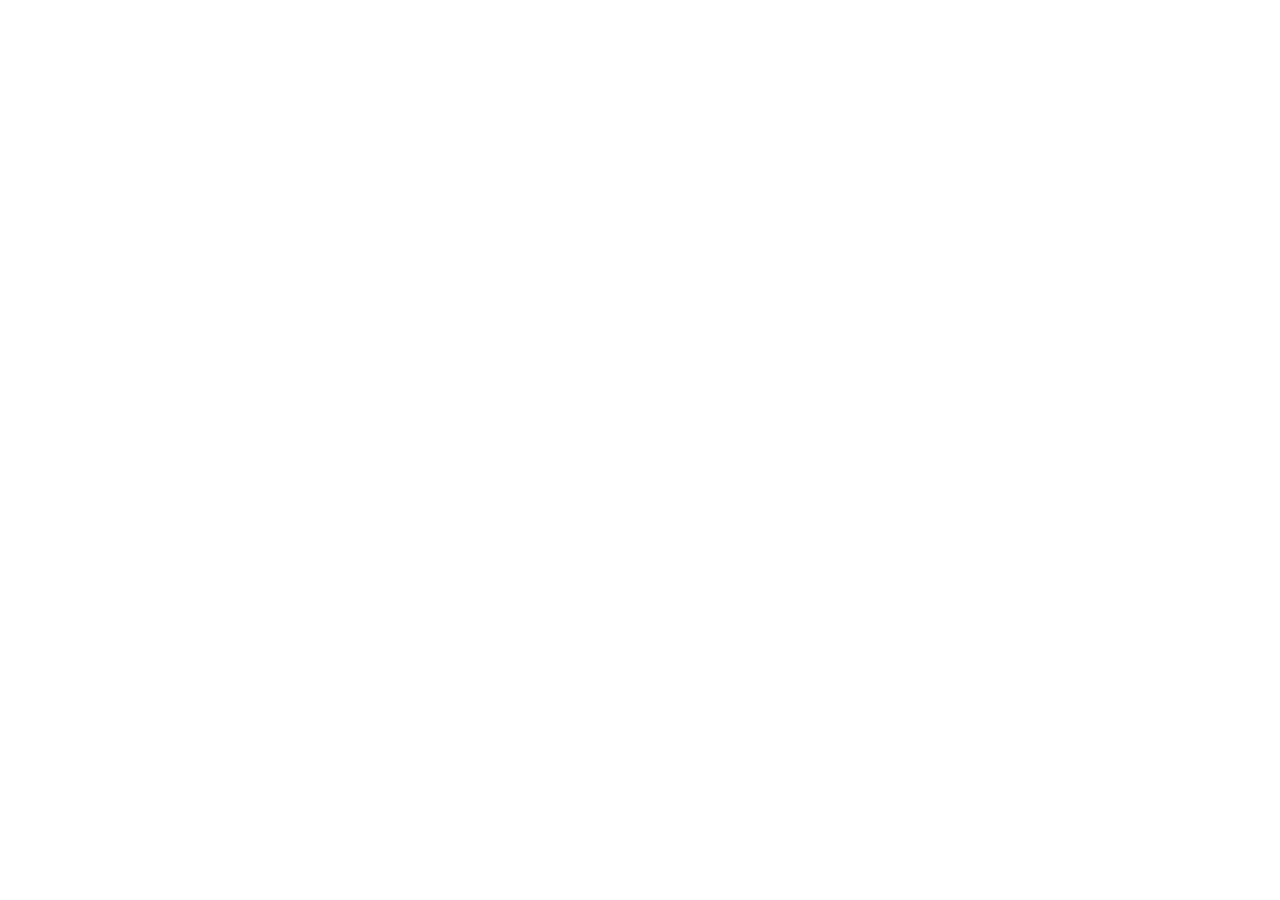
==== index.html @ 1ac75ed5 "boilerplate html" ====
<!DOCTYPE html>
<html lang="en">
<head>
    <meta charset="UTF-8">
    <meta http-equiv="X-UA-Compatible" content="IE=edge">
    <meta name="viewport" content="width=device-width, initial-scale=1.0">
    <title>Genshin Character Pages</title>
</head>
<body>
    
    <section class="characters-liyue">
        <div class="card">
            
        </div>
    </section>
</body>
</html>
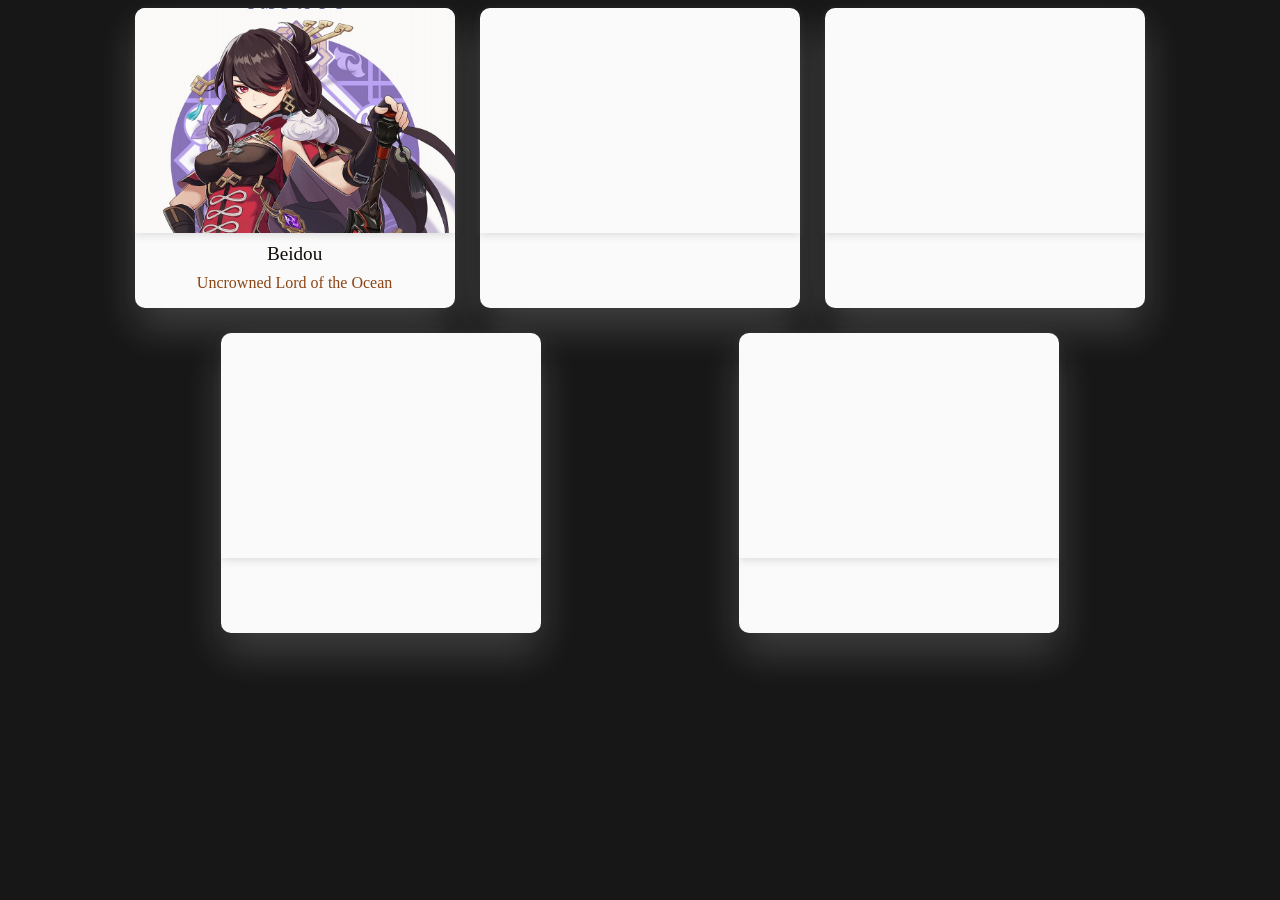
==== commit 48672c0e: "character card" ====
--- a/index.html
+++ b/index.html
@@ -5,12 +5,58 @@
     <meta http-equiv="X-UA-Compatible" content="IE=edge">
     <meta name="viewport" content="width=device-width, initial-scale=1.0">
     <title>Genshin Character Pages</title>
+
+    <link rel="stylesheet" href="style.css">
 </head>
 <body>
     
     <section class="characters-liyue">
         <div class="card">
-            
+            <div class="container-img">
+                <img src="assets/images/Character_Beidou_Card.jpg" alt="Beidou Character card">
+            </div>
+            <div class="container-info">
+                <h2 class="character-title">Beidou</h2>
+                <h3 class="character-sub-title">Uncrowned Lord of the Ocean</h3>                
+            </div>
+        </div>
+
+        <div class="card">
+            <div class="container-img">
+                
+            </div>
+            <div class="container-info">
+                <h2 class="character-title"></h2>
+                <h3 class="character-sub-title"></h3>                
+            </div>
+        </div>
+
+        <div class="card">
+            <div class="container-img">
+                
+            </div>
+            <div class="container-info">
+                <h2 class="character-title"></h2>
+                <h3 class="character-sub-title"></h3>                
+            </div>
+        </div>
+        <div class="card">
+            <div class="container-img">
+                
+            </div>
+            <div class="container-info">
+                <h2 class="character-title"></h2>
+                <h3 class="character-sub-title"></h3>                
+            </div>
+        </div>
+        <div class="card">
+            <div class="container-img">
+                
+            </div>
+            <div class="container-info">
+                <h2 class="character-title"></h2>
+                <h3 class="character-sub-title"></h3>                
+            </div>
         </div>
     </section>
 </body>
--- a/style.css
+++ b/style.css
@@ -0,0 +1,59 @@
+@font-face{
+    font-family: genshin;
+    src: url(./zh-cn.ttf);
+}
+
+body{
+    background: #171717;
+}
+h2, h3{
+    font-family: genshin;
+}
+h2{
+    font-size: 1.2em;
+    font-weight: 400;
+    text-align: center;
+    margin: .5em;
+    color: rgb(16,12,8);
+}
+h3{
+    font-size: 1em;
+    font-weight: 400;
+    text-align: center;
+    margin: 0;
+    color: 	rgb(139,69,19);
+}
+.characters-liyue{
+
+    display: flex; 
+    justify-content: space-around;
+    flex-wrap: wrap;
+    gap: 25px;
+
+    width: 80%;
+    margin: 0 auto;
+}
+
+.card{
+    background: #FAFAFA;
+    border-radius: 10px;
+
+    width: 320px;
+    height: 300px;
+    box-shadow: rgba(255, 255, 255, 0.2) 0px 19px 38px, rgba(0, 0, 0, 0.22) 0px 15px 12px;
+}
+
+.container-img{
+    width: 100%;
+    height: 75%;
+    border-top-left-radius: 10px;
+    border-top-right-radius: 10px;
+    box-shadow: rgba(99, 99, 99, 0.2) 0px 2px 8px 0px;
+    overflow: hidden;
+}
+
+.container-img img{
+    max-width: 100%;
+    height: auto;
+    display: block;
+}
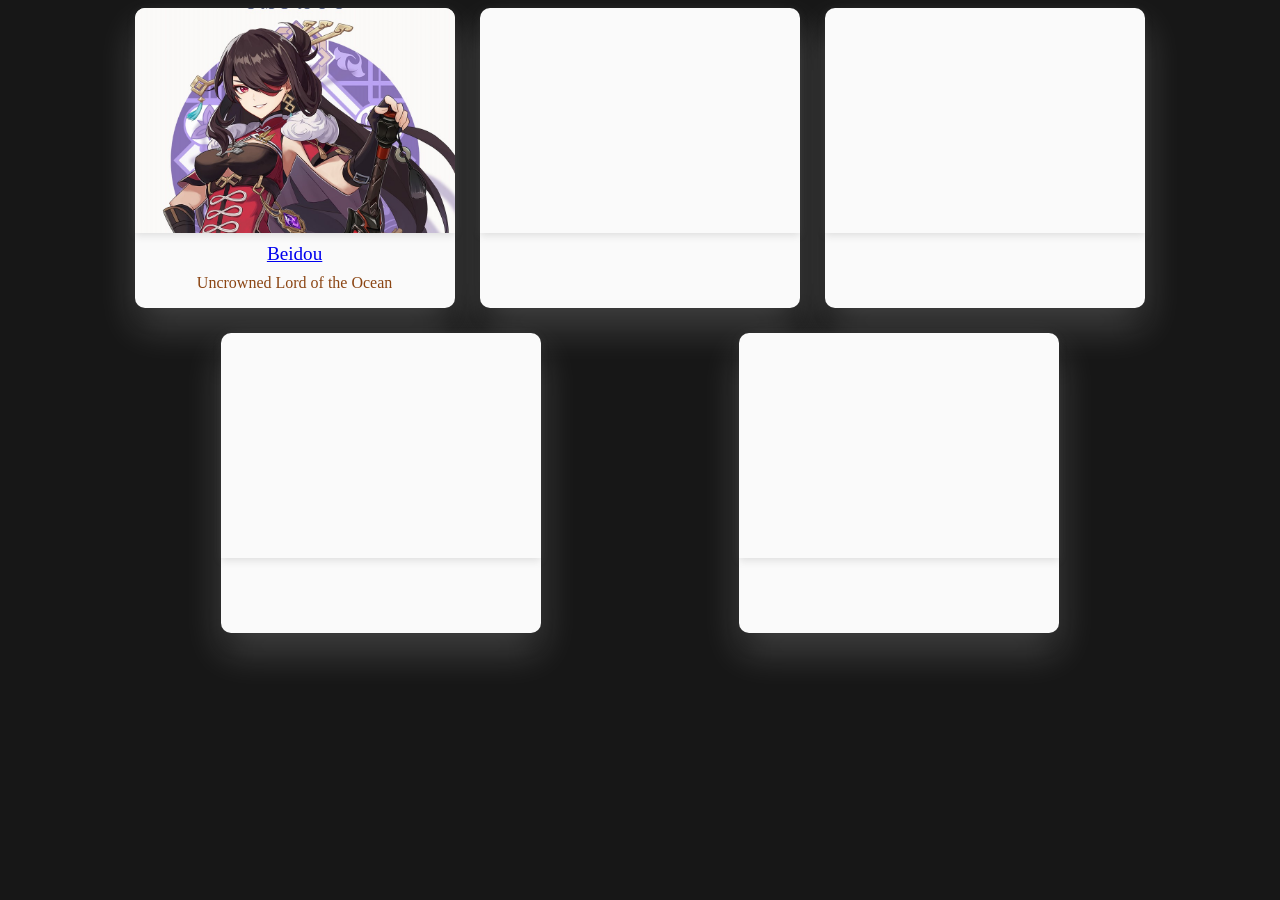
==== commit d34a3e43: "import data and such" ====
--- a/index.html
+++ b/index.html
@@ -16,7 +16,7 @@
                 <img src="assets/images/Character_Beidou_Card.jpg" alt="Beidou Character card">
             </div>
             <div class="container-info">
-                <h2 class="character-title">Beidou</h2>
+                <h2 class="character-title"><a href="./Liyue/Beidou/beidou.html">Beidou</a></h2>
                 <h3 class="character-sub-title">Uncrowned Lord of the Ocean</h3>                
             </div>
         </div>
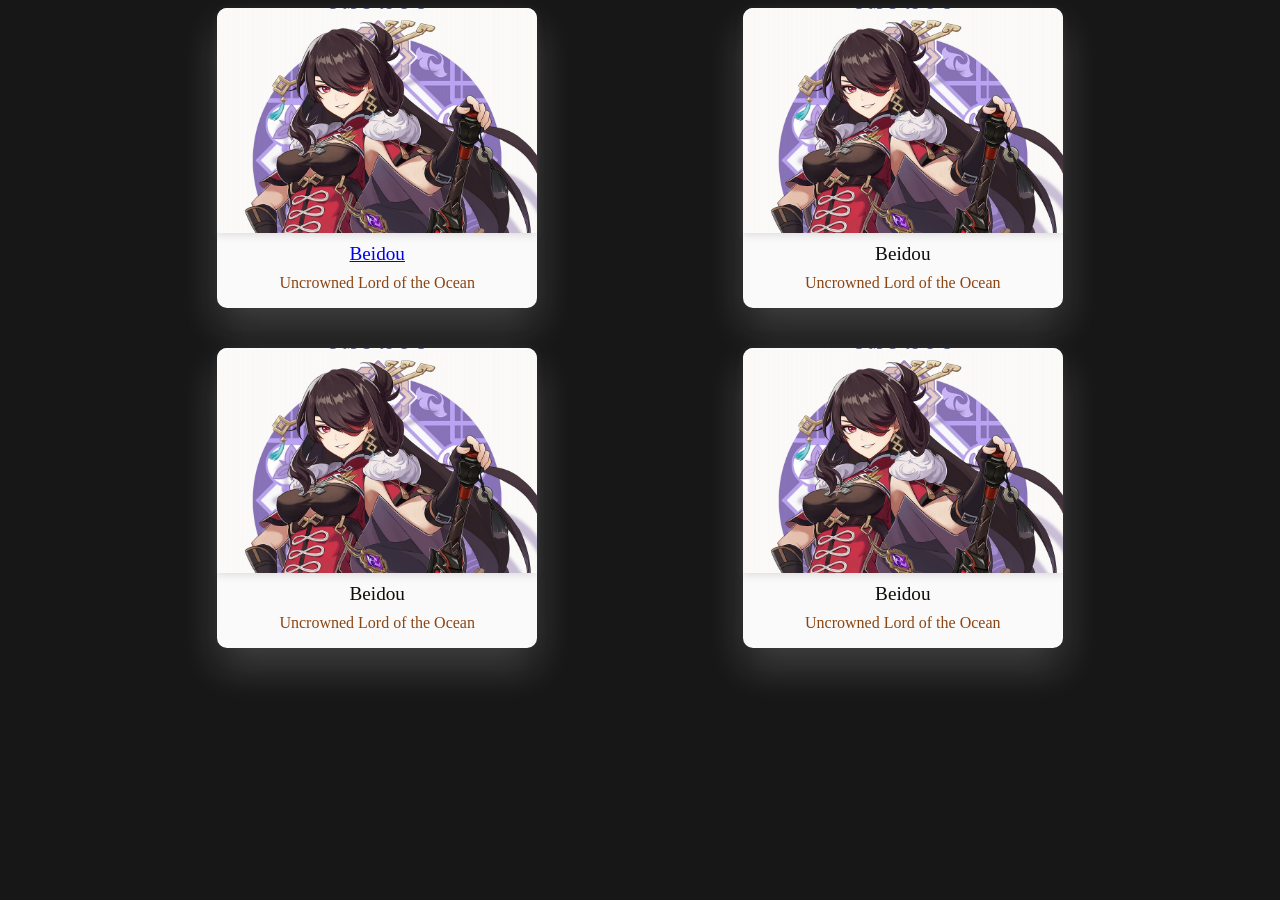
==== commit 65bdde58: "beidou" ====
--- a/index.html
+++ b/index.html
@@ -23,39 +23,29 @@
 
         <div class="card">
             <div class="container-img">
-                
+                <img src="assets/images/Character_Beidou_Card.jpg" alt="Beidou Character card">
             </div>
             <div class="container-info">
-                <h2 class="character-title"></h2>
-                <h3 class="character-sub-title"></h3>                
-            </div>
-        </div>
-
-        <div class="card">
-            <div class="container-img">
-                
-            </div>
-            <div class="container-info">
-                <h2 class="character-title"></h2>
-                <h3 class="character-sub-title"></h3>                
+                <h2 class="character-title">Beidou</h2>
+                <h3 class="character-sub-title">Uncrowned Lord of the Ocean</h3>                
             </div>
         </div>
         <div class="card">
             <div class="container-img">
-                
+                <img src="assets/images/Character_Beidou_Card.jpg" alt="Beidou Character card">
             </div>
             <div class="container-info">
-                <h2 class="character-title"></h2>
-                <h3 class="character-sub-title"></h3>                
+                <h2 class="character-title">Beidou</h2>
+                <h3 class="character-sub-title">Uncrowned Lord of the Ocean</h3>                
             </div>
         </div>
         <div class="card">
             <div class="container-img">
-                
+                <img src="assets/images/Character_Beidou_Card.jpg" alt="Beidou Character card">
             </div>
             <div class="container-info">
-                <h2 class="character-title"></h2>
-                <h3 class="character-sub-title"></h3>                
+                <h2 class="character-title">Beidou</h2>
+                <h3 class="character-sub-title">Uncrowned Lord of the Ocean</h3>                
             </div>
         </div>
     </section>
--- a/style.css
+++ b/style.css
@@ -28,7 +28,7 @@
     display: flex; 
     justify-content: space-around;
     flex-wrap: wrap;
-    gap: 25px;
+    gap: 40px;
 
     width: 80%;
     margin: 0 auto;
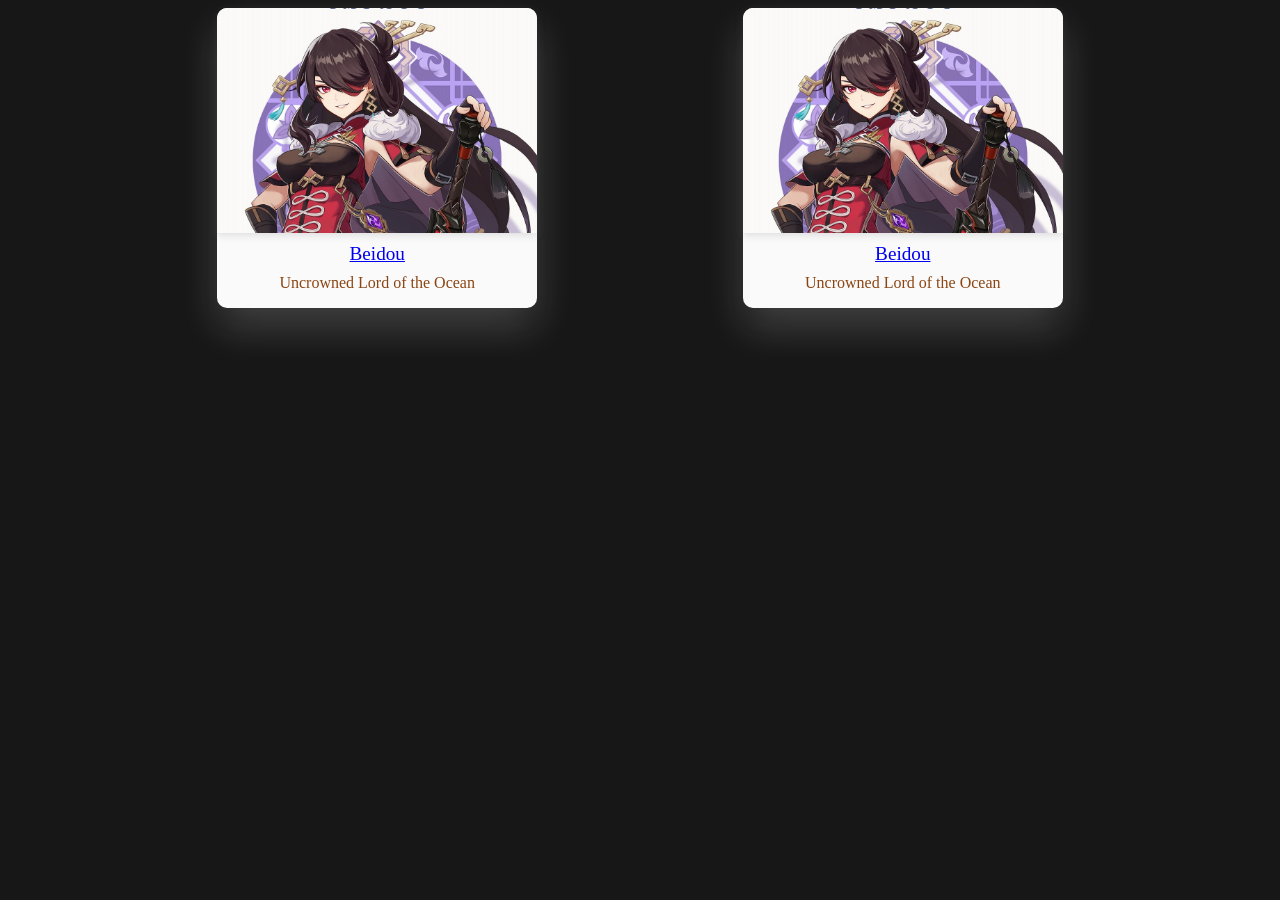
==== commit 6c188584: "card component" ====
--- a/index.html
+++ b/index.html
@@ -7,47 +7,15 @@
     <title>Genshin Character Pages</title>
 
     <link rel="stylesheet" href="style.css">
+    <script src="cards.js" async></script>
 </head>
 <body>
     
-    <section class="characters-liyue">
-        <div class="card">
-            <div class="container-img">
-                <img src="assets/images/Character_Beidou_Card.jpg" alt="Beidou Character card">
-            </div>
-            <div class="container-info">
-                <h2 class="character-title"><a href="./Liyue/Beidou/beidou.html">Beidou</a></h2>
-                <h3 class="character-sub-title">Uncrowned Lord of the Ocean</h3>                
-            </div>
-        </div>
+    <section class="characters-liyue" id="characters-liyue">
+        
 
-        <div class="card">
-            <div class="container-img">
-                <img src="assets/images/Character_Beidou_Card.jpg" alt="Beidou Character card">
-            </div>
-            <div class="container-info">
-                <h2 class="character-title">Beidou</h2>
-                <h3 class="character-sub-title">Uncrowned Lord of the Ocean</h3>                
-            </div>
-        </div>
-        <div class="card">
-            <div class="container-img">
-                <img src="assets/images/Character_Beidou_Card.jpg" alt="Beidou Character card">
-            </div>
-            <div class="container-info">
-                <h2 class="character-title">Beidou</h2>
-                <h3 class="character-sub-title">Uncrowned Lord of the Ocean</h3>                
-            </div>
-        </div>
-        <div class="card">
-            <div class="container-img">
-                <img src="assets/images/Character_Beidou_Card.jpg" alt="Beidou Character card">
-            </div>
-            <div class="container-info">
-                <h2 class="character-title">Beidou</h2>
-                <h3 class="character-sub-title">Uncrowned Lord of the Ocean</h3>                
-            </div>
-        </div>
+        
+        
     </section>
 </body>
 </html>
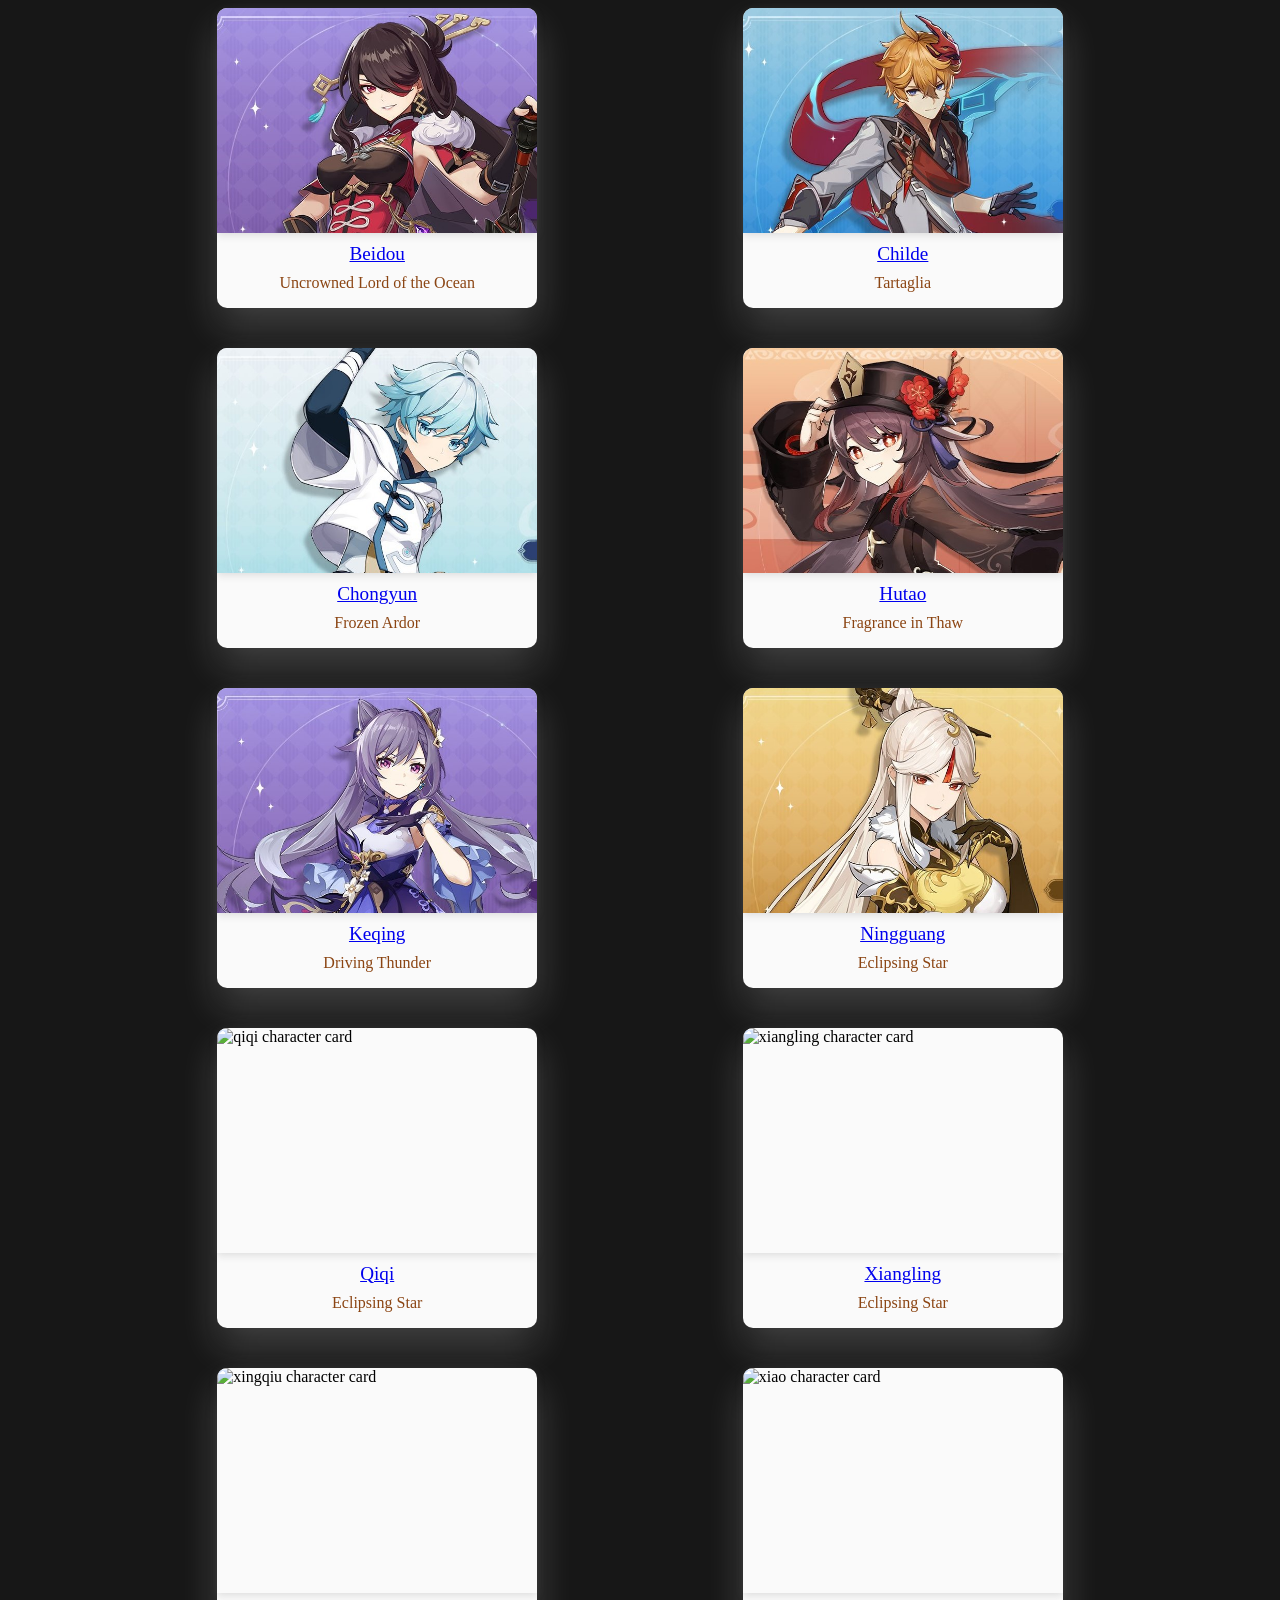
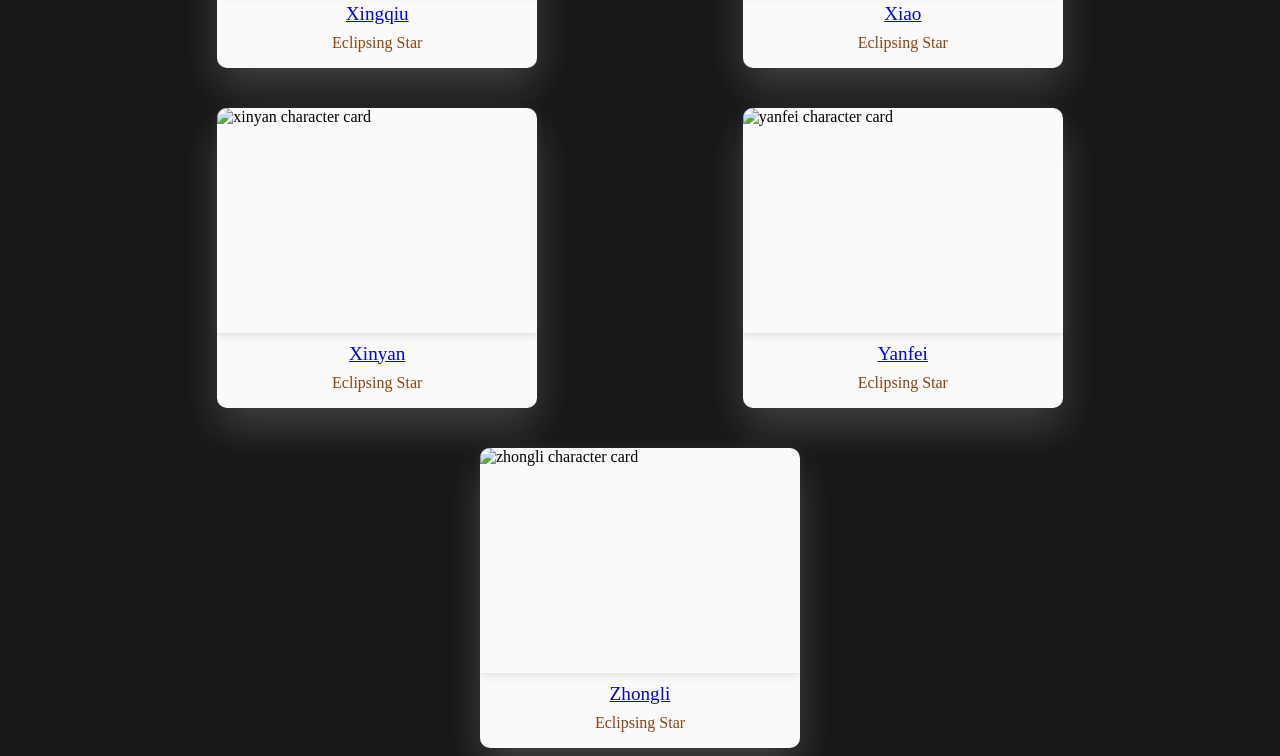
==== commit 667949d5: "color variables" ====
--- a/index.html
+++ b/index.html
@@ -13,9 +13,6 @@
     
     <section class="characters-liyue" id="characters-liyue">
         
-
-        
-        
     </section>
 </body>
 </html>
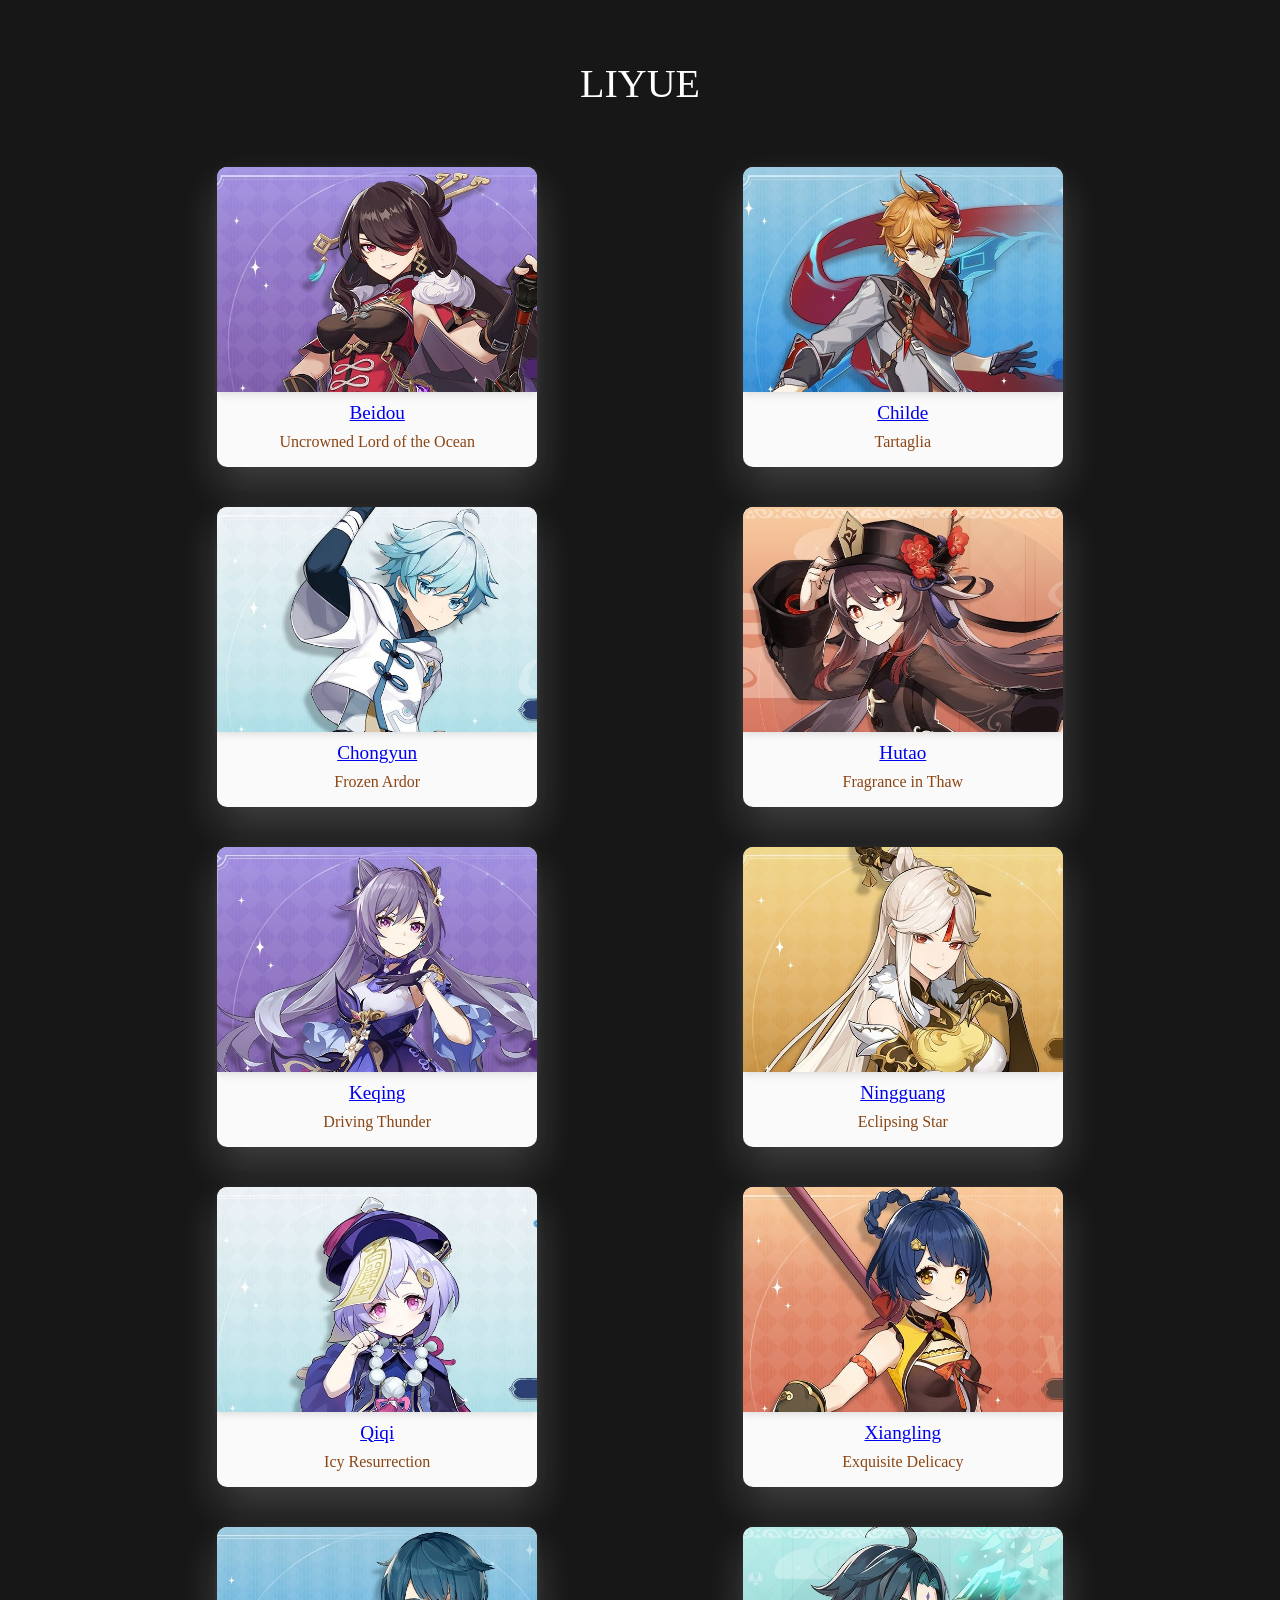
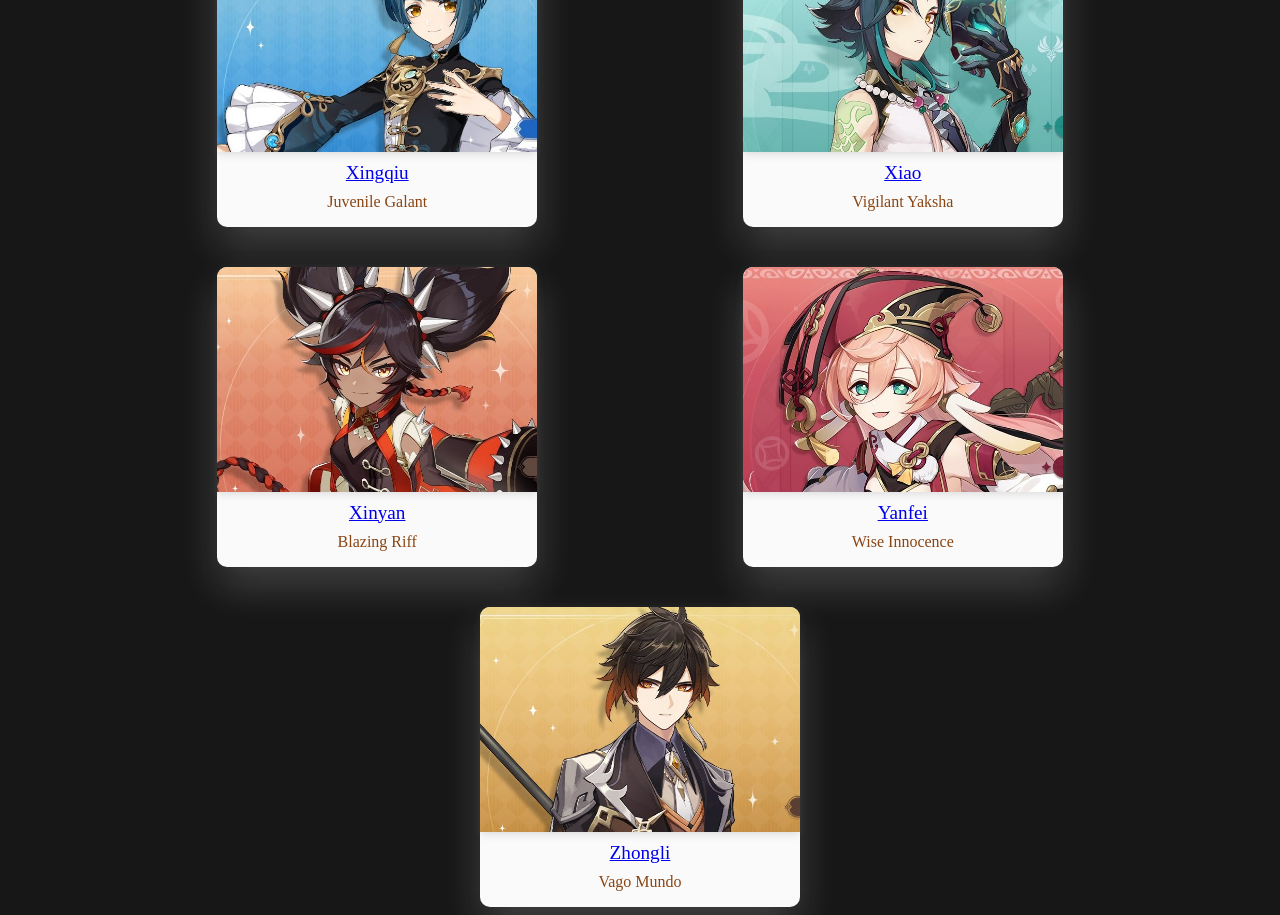
==== commit f1a92f57: "liyue title for hub" ====
--- a/index.html
+++ b/index.html
@@ -11,6 +11,7 @@
 </head>
 <body>
     
+    <h2 class="liyue-title">Liyue</h2>
     <section class="characters-liyue" id="characters-liyue">
         
     </section>
--- a/style.css
+++ b/style.css
@@ -23,6 +23,16 @@
     margin: 0;
     color: 	rgb(139,69,19);
 }
+
+/* Liyue Title */
+.liyue-title{
+    color: white;
+    font-size: 2.5em;
+    padding: 1em;
+    text-transform: uppercase;
+}
+
+/* Liyue Characters Section */
 .characters-liyue{
 
     display: flex; 
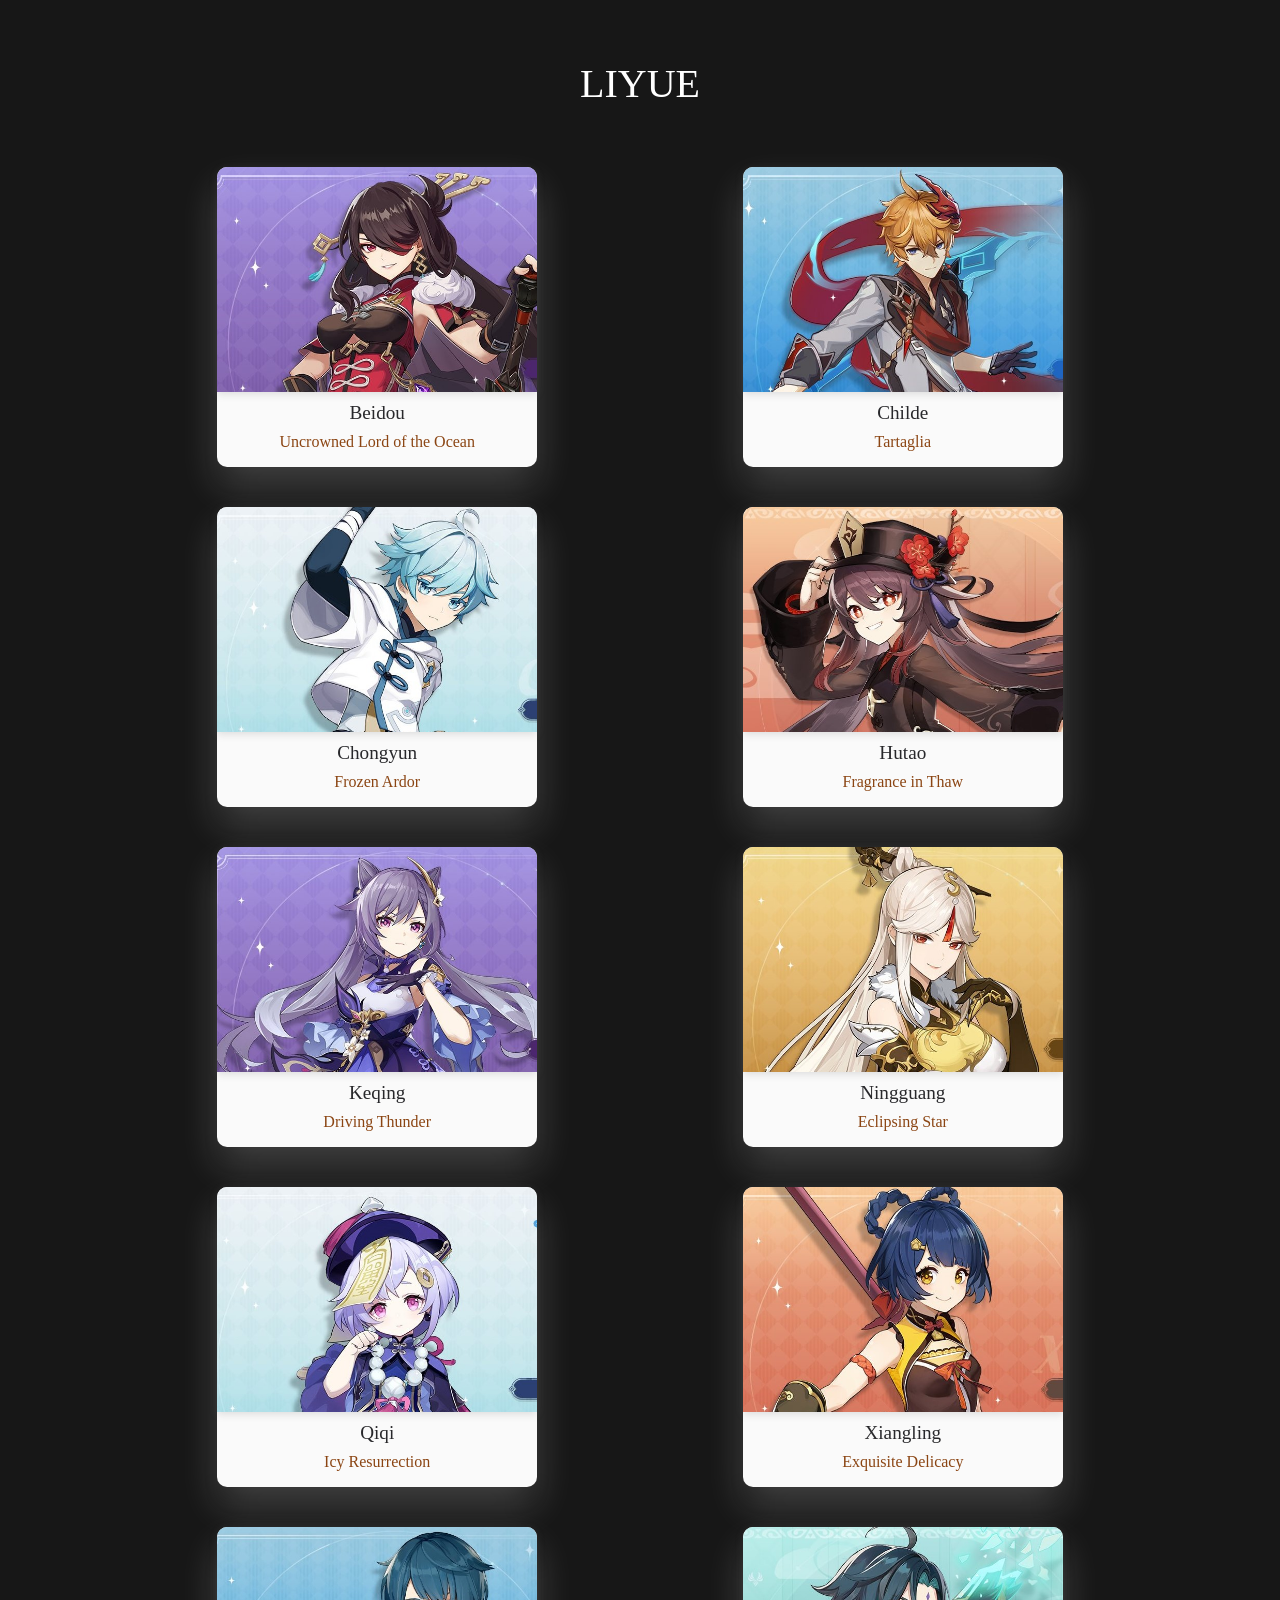
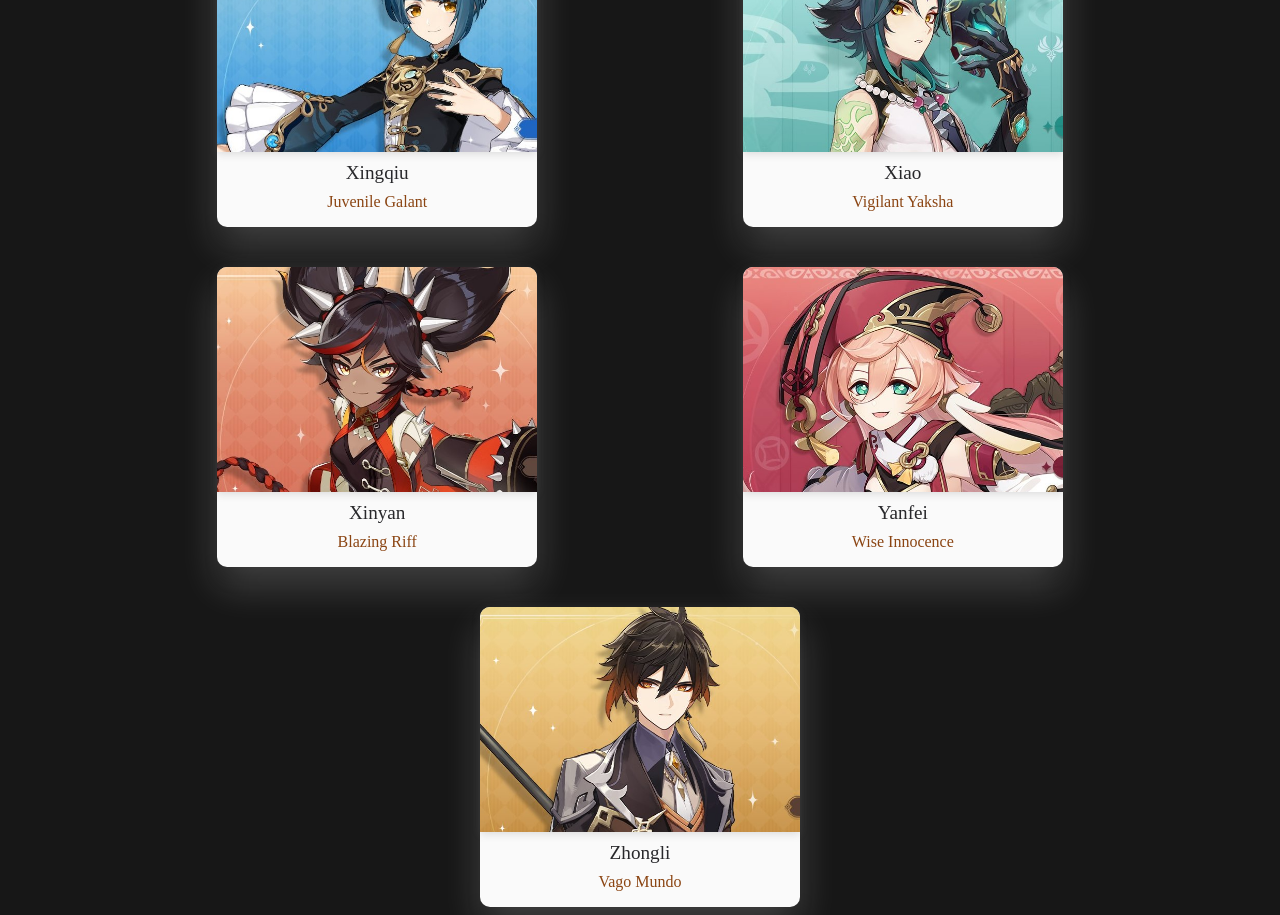
==== commit 84c87ce8: "reorganize files" ====
--- a/index.html
+++ b/index.html
@@ -6,8 +6,8 @@
     <meta name="viewport" content="width=device-width, initial-scale=1.0">
     <title>Genshin Character Pages</title>
 
-    <link rel="stylesheet" href="style.css">
-    <script src="cards.js" async></script>
+    <link rel="stylesheet" href="./assets/styles/style.css">
+    <script src="./assets/scripts/cards.js" async></script>
 </head>
 <body>
     
--- a/assets/styles/style.css
+++ b/assets/styles/style.css
@@ -0,0 +1,75 @@
+@font-face{
+    font-family: genshin;
+    src: url(../fonts/zh-cn.ttf);
+}
+
+body{
+    background: #171717;
+}
+h2, h3{
+    font-family: genshin;
+}
+h2{
+    font-size: 1.2em;
+    font-weight: 400;
+    text-align: center;
+    margin: .5em;
+    color: rgb(16,12,8);
+}
+h3{
+    font-size: 1em;
+    font-weight: 400;
+    text-align: center;
+    margin: 0;
+    color: 	rgb(139,69,19);
+}
+
+a{
+    text-decoration: none;
+    color: #28282B;
+}
+
+/* Liyue Title */
+.liyue-title{
+    color: white;
+    font-size: 2.5em;
+    padding: 1em;
+    font-weight: 200;
+    text-transform: uppercase;
+}
+
+/* Liyue Characters Section */
+.characters-liyue{
+
+    display: flex; 
+    justify-content: space-around;
+    flex-wrap: wrap;
+    gap: 40px;
+
+    width: 80%;
+    margin: 0 auto;
+}
+
+.card{
+    background: #FAFAFA;
+    border-radius: 10px;
+
+    width: 320px;
+    height: 300px;
+    box-shadow: rgba(255, 255, 255, 0.2) 0px 19px 38px, rgba(0, 0, 0, 0.22) 0px 15px 12px;
+}
+
+.container-img{
+    width: 100%;
+    height: 75%;
+    border-top-left-radius: 10px;
+    border-top-right-radius: 10px;
+    box-shadow: rgba(99, 99, 99, 0.2) 0px 2px 8px 0px;
+    overflow: hidden;
+}
+
+.container-img img{
+    max-width: 100%;
+    height: auto;
+    display: block;
+}
